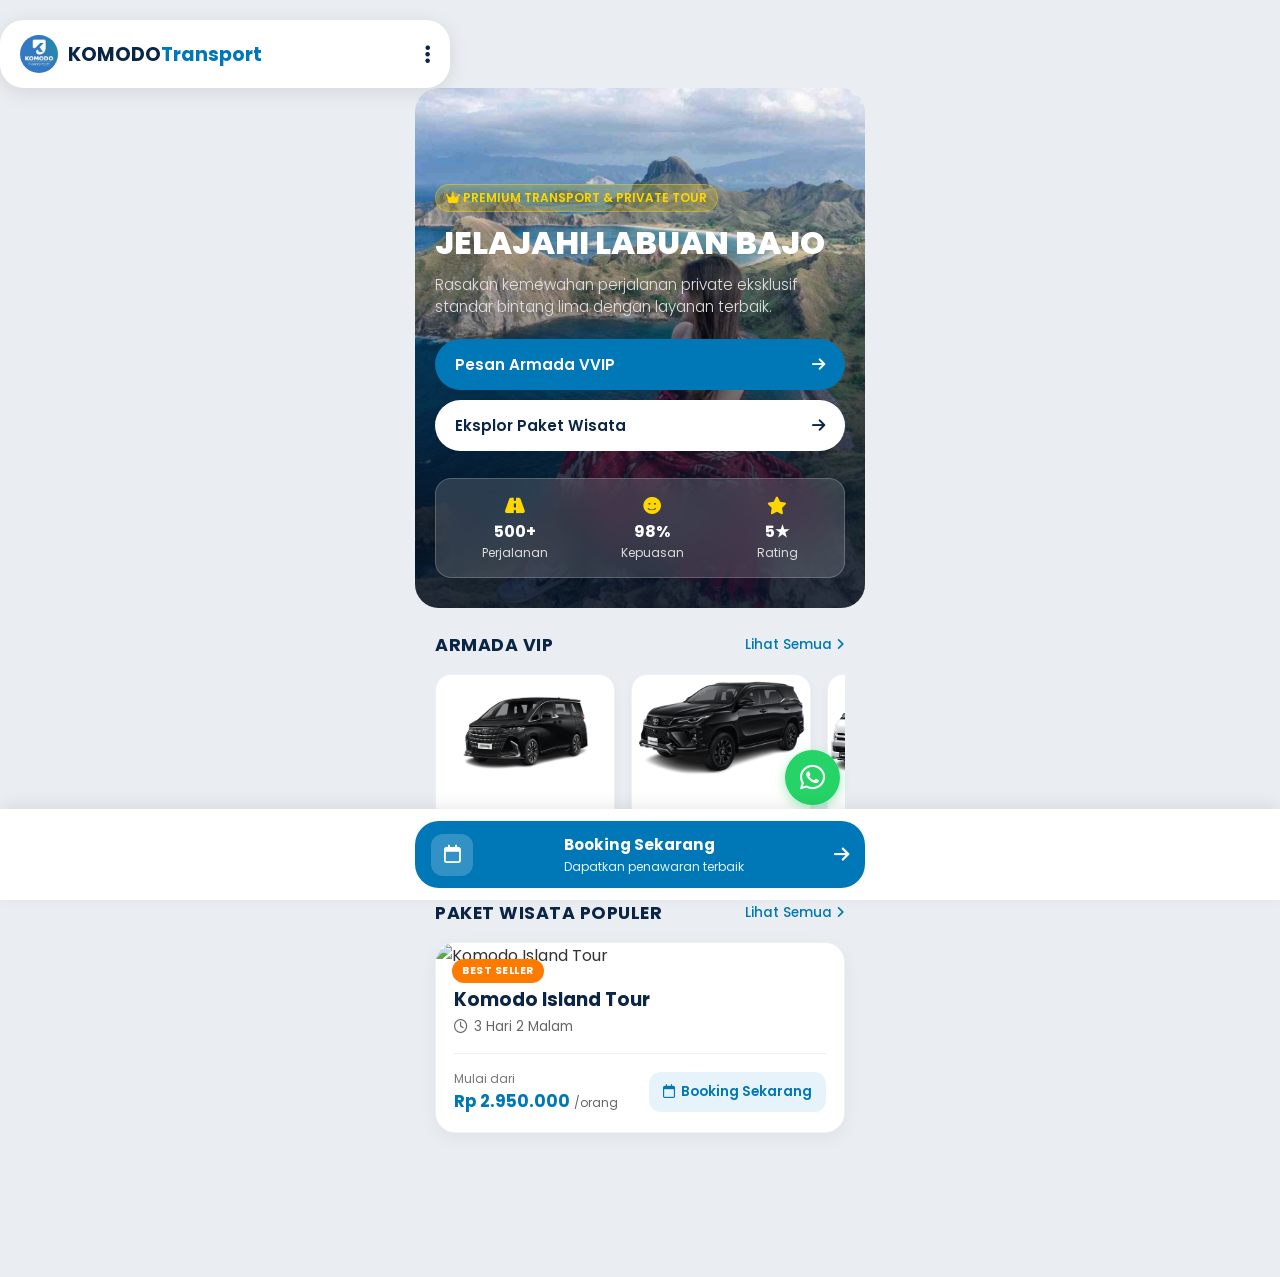
==== index.html @ 242fa050 "Update index.html" ====
<!DOCTYPE html>
<html lang="id">
<head>
    <meta charset="UTF-8">
    <meta name="viewport" content="width=device-width, initial-scale=1.0">
    <title>KOMODO Transport - Premium Transport & Private Tour</title>
    <link rel="stylesheet" href="style.css">
    <link href="https://fonts.googleapis.com/css2?family=Poppins:wght@300;400;500;600;700&display=swap" rel="stylesheet">
    <link rel="stylesheet" href="https://cdnjs.cloudflare.com/ajax/libs/font-awesome/6.4.0/css/all.min.css">
</head>
<body>

    <header class="site-header">
        <div class="header-container">
            <div class="logo-wrapper">
                <img src="images/logo.jfif" alt="KOMODO Transport Logo" class="logo-img">
                <span class="logo-text">KOMODO<span>Transport</span></span>
            </div>

	<div style="display: flex; align-items: center; gap: 15px;">
            <a href="bantuan.html" style="color: #0b2545; font-size: 1.3rem; display: flex; align-items: center;" title="Pusat Bantuan">
                <i class="fa-solid fa-ellipsis-vertical"></i>
            </a>
       </div>
    </header>

    <div id="menuWrapper" class="menu-wrapper">
        <div class="menu-sidebar">
            <div class="sidebar-header">
                <div class="images/logo-wrapper">
                    <img src="Logo.jfif" alt="Logo" class="logo-img">
                    <span class="logo-text">KOMODO<span>Transport</span></span>
                </div>
                <button id="closeMenu" class="close-btn"><i class="fa-solid fa-xmark"></i></button>
            </div>
            <nav class="sidebar-nav">
                <a href="#beranda" class="nav-item"><i class="fa-solid fa-house"></i> Beranda</a>
                <a href="#tentang" class="nav-item"><i class="fa-solid fa-user"></i> Tentang Kami</a>
                <a href="#layanan" class="nav-item"><i class="fa-solid fa-car"></i> Layanan</a>
                <a href="#destinasi" class="nav-item"><i class="fa-solid fa-location-dot"></i> Destinasi</a>
                <a href="#paket" class="nav-item"><i class="fa-solid fa-calendar-days"></i> Paket Wisata</a>
                <a href="#armada" class="nav-item"><i class="fa-solid fa-van-shuttle"></i> Armada VIP</a>
                <a href="#kontak" class="nav-item"><i class="fa-solid fa-headset"></i> Kontak Kami</a>
            </nav>
            <div class="sidebar-footer">
                <div class="footer-contact-title">Hubungi Kami</div>
                <p><i class="fa-solid fa-phone"></i> +62 812-3456-7890</p>
                <p><i class="fa-solid fa-envelope"></i> info@komodotransport.com</p>
                <div class="social-icons">
                    <a href="#"><i class="fa-brands fa-instagram"></i></a>
                    <a href="#"><i class="fa-brands fa-facebook"></i></a>
                    <a href="#"><i class="fa-brands fa-tiktok"></i></a>
                    <a href="#"><i class="fa-brands fa-whatsapp"></i></a>
                </div>
            </div>
        </div>
    </div>

    <section class="hero-section">
        <picture>
            <source media="(min-width: 768px)" srcset="images/hero-desktop.jpg">
            <img src="images/hero-mobile.jpg" alt="Jelajahi Labuan Bajo" class="hero-bg">
        </picture>
        <div class="hero-overlay"></div>
        <div class="hero-content">
            <div class="badge-tour"><i class="fa-solid fa-crown"></i> PREMIUM TRANSPORT & PRIVATE TOUR</div>
            <h1>JELAJAHI LABUAN BAJO</h1>
            <p>Rasakan kemewahan perjalanan private eksklusif standar bintang lima dengan layanan terbaik.</p>
            
            <div class="hero-buttons">
                <a href="#pesan" class="btn-primary">Pesan Armada VVIP <i class="fa-solid fa-arrow-right"></i></a>
                <a href="#paket" class="btn-secondary">Eksplor Paket Wisata <i class="fa-solid fa-arrow-right"></i></a>
            </div>

            <div class="app-stats">
                <div class="stat-item">
                    <i class="fa-solid fa-road"></i>
                    <div class="stat-num">500+</div>
                    <div class="stat-label">Perjalanan</div>
                </div>
                <div class="stat-item">
                    <i class="fa-solid fa-face-smile"></i>
                    <div class="stat-num">98%</div>
                    <div class="stat-label">Kepuasan</div>
                </div>
                <div class="stat-item">
                    <i class="fa-solid fa-star"></i>
                    <div class="stat-num">5★</div>
                    <div class="stat-label">Rating</div>
                </div>
            </div>
        </div>
    </section>

    <main class="main-content">
        
        <section id="armada" class="content-section">
    <div class="section-header">
        <h2>ARMADA VIP</h2>
        <a href="#lihat-semua-armada" class="see-all">Lihat Semua <i class="fa-solid fa-angle-right"></i></a>
    </div>
    
    <div class="card-slider">
        <div class="vehicle-card">
            <img src="images/alphard.jpg" alt="Alphard">
            <div class="card-details">
                <h3>Alphard</h3>
                <p class="price">Mulai 2.5JT</p>
            </div>
        </div>
        
        <div class="vehicle-card">
            <img src="images/Fortuner.jpg" alt="Fortuner">
            <div class="card-details">
                <h3>Fortuner</h3>
                <p class="price">Mulai 2.0JT</p>
            </div>
        </div>
        
        <div class="vehicle-card">
            <img src="images/Hiace.jpg" alt="Hiace Premio">
            <div class="card-details">
                <h3>Hiace Premio</h3>
                <p class="price">Mulai 1.8JT</p>
            </div>
        </div>

        <div class="vehicle-card">
            <img src="images/innova.jpg" alt="Innova Reborn">
            <div class="card-details">
                <h3>Innova Reborn</h3>
                <p class="price">Mulai 900RB</p>
            </div>
        </div>

        <div class="vehicle-card">
            <img src="images/bus.jpg" alt="Bus Pariwisata">
            <div class="card-details">
                <h3>Bus Pariwisata</h3>
                <p class="price">Mulai 3.5JT</p>
            </div>
        </div>
        
    </div>
</section>

        <section id="paket" class="content-section">
            <div class="section-header">
                <h2>PAKET WISATA POPULER</h2>
                <a href="#lihat-semua-paket" class="see-all">Lihat Semua <i class="fa-solid fa-angle-right"></i></a>
            </div>

            <div class="package-card">
                <div class="badge-bestseller">BEST SELLER</div>
                <img src="images/komodo-island.jpg" alt="Komodo Island Tour">
                <div class="package-body">
                    <h3>Komodo Island Tour</h3>
                    <p class="duration"><i class="fa-regular fa-clock"></i> 3 Hari 2 Malam</p>
                    <div class="package-footer">
                        <div class="price-box">
                            <span class="label-mulai">Mulai dari</span>
                            <div class="price-value">Rp 2.950.000 <span>/orang</span></div>
                        </div>
                        <a href="#booking" class="btn-booking-card"><i class="fa-regular fa-calendar"></i> Booking Sekarang</a>
                    </div>
                </div>
            </div>
        </section>

    </main>

    <a href="https://wa.me/6281234567890" target="_blank" class="floating-wa" aria-label="Chat WhatsApp">
        <i class="fa-brands fa-whatsapp"></i>
    </a>

    <div class="sticky-booking">
        <a href="#booking-form" class="sticky-btn">
            <div class="sticky-icon"><i class="fa-regular fa-calendar"></i></div>
            <div class="sticky-text">
                <strong>Booking Sekarang</strong>
                <span>Dapatkan penawaran terbaik</span>
            </div>
            <div class="sticky-arrow"><i class="fa-solid fa-arrow-right"></i></div>
        </a>
    </div>

    <script src="script.js"></script>
</body>
</html>
---- style.css ----
/* RESET & PENGATURAN DASAR */
* {
    margin: 0;
    padding: 0;
    box-sizing: border-box;
    font-family: 'Poppins', sans-serif;
}

body {
    background-color: #f4f6f9;
    color: #333;
    overflow-x: hidden;
    padding-bottom: 90px; /* Ruang untuk sticky button di bawah */
}

a {
    text-decoration: none;
    color: inherit;
}

/* HEADER (Sederhana & Bersih) */
.site-header {
    background-color: #ffffff;
    box-shadow: 0 2px 10px rgba(0,0,0,0.05);
    position: sticky;
    top: 0;
    z-index: 900;
}

.header-container {
    display: flex;
    justify-content: space-between;
    align-items: center;
    max-width: 600px; /* Dibatasi agar menyerupai lebar layar aplikasi mobile */
    margin: 0 auto;
    padding: 15px 20px;
}

.logo-wrapper {
    display: flex;
    align-items: center;
    gap: 10px;
}

.logo-img {
    width: 38px;
    height: 38px;
    border-radius: 50%;
    object-fit: cover;
}

.logo-text {
    font-weight: 700;
    font-size: 1.2rem;
    color: #0b2545;
}

.logo-text span {
    color: #0077b6;
}

/* Tombol Hamburger */
.menu-btn {
    background: none;
    border: none;
    display: flex;
    flex-direction: column;
    gap: 6px;
    cursor: pointer;
    padding: 5px;
}

.menu-btn span {
    display: block;
    width: 28px;
    height: 3px;
    background-color: #0b2545;
    border-radius: 2px;
    transition: 0.3s;
}

/* MENU SIDEBAR (Glassmorphism) */
.menu-wrapper {
    position: fixed;
    top: 0;
    left: -100%;
    width: 100vw;
    height: 100vh;
    background: rgba(0, 0, 0, 0.4);
    backdrop-filter: blur(5px);
    z-index: 9999;
    transition: left 0.4s ease;
}

.menu-wrapper.active {
    left: 0;
}

.menu-sidebar {
    width: 80%;
    max-width: 360px;
    height: 100%;
    background: #ffffff;
    box-shadow: 4px 0 25px rgba(0,0,0,0.15);
    display: flex;
    flex-direction: column;
    padding: 20px;
    overflow-y: auto;
}

.sidebar-header {
    display: flex;
    justify-content: space-between;
    align-items: center;
    margin-bottom: 30px;
    padding-bottom: 15px;
    border-bottom: 1px solid #eee;
}

.close-btn {
    background: none;
    border: none;
    font-size: 1.5rem;
    cursor: pointer;
    color: #555;
}

.sidebar-nav {
    display: flex;
    flex-direction: column;
    gap: 10px;
    flex-grow: 1;
}

.nav-item {
    display: flex;
    align-items: center;
    gap: 15px;
    padding: 12px 15px;
    border-radius: 10px;
    font-weight: 500;
    color: #222;
    transition: background-color 0.2s;
}

.nav-item i {
    font-size: 1.1rem;
    color: #0077b6;
    width: 24px;
}

.nav-item:hover {
    background-color: #f0f7fc;
}

.sidebar-footer {
    border-top: 1px solid #eee;
    padding-top: 20px;
    margin-top: 20px;
    font-size: 0.9rem;
    color: #444;
}

.footer-contact-title {
    font-weight: 600;
    margin-bottom: 8px;
    color: #0b2545;
}

.sidebar-footer p {
    display: flex;
    align-items: center;
    gap: 10px;
    margin-bottom: 6px;
}

.social-icons {
    display: flex;
    gap: 12px;
    margin-top: 15px;
}

.social-icons a {
    display: flex;
    justify-content: center;
    align-items: center;
    width: 36px;
    height: 36px;
    background-color: #f0f0f0;
    border-radius: 50%;
    color: #333;
    transition: background 0.2s, color 0.2s;
}

.social-icons a:hover {
    background-color: #0077b6;
    color: #fff;
}

/* HERO SECTION */
.hero-section {
    position: relative;
    width: 100%;
    max-width: 600px;
    margin: 0 auto;
    min-height: 580px;
    color: #fff;
    padding: 30px 20px;
    display: flex;
    flex-direction: column;
    justify-content: flex-end;
    border-bottom-left-radius: 24px;
    border-bottom-right-radius: 24px;
    overflow: hidden;
}

.hero-bg {
    position: absolute;
    top: 0;
    left: 0;
    width: 100%;
    height: 100%;
    object-fit: cover;
    z-index: 1;
}

.hero-overlay {
    position: absolute;
    top: 0;
    left: 0;
    width: 100%;
    height: 100%;
    background: linear-gradient(to bottom, transparent 20%, rgba(5, 18, 36, 0.85) 80%);
    z-index: 2;
}

.hero-content {
    position: relative;
    z-index: 3;
    display: flex;
    flex-direction: column;
    gap: 12px;
}

.badge-tour {
    display: inline-block;
    background: rgba(255, 215, 0, 0.2);
    border: 1px solid rgba(255, 215, 0, 0.4);
    padding: 4px 10px;
    border-radius: 20px;
    font-size: 0.75rem;
    font-weight: 600;
    align-self: flex-start;
    color: #ffd700;
}

.hero-content h1 {
    font-size: 2rem;
    font-weight: 800;
    line-height: 1.2;
}

.hero-content p {
    font-size: 0.95rem;
    font-weight: 300;
    color: #e0e0e0;
    line-height: 1.4;
}

.hero-buttons {
    display: flex;
    flex-direction: column;
    gap: 10px;
    margin-top: 10px;
}

.btn-primary, .btn-secondary {
    display: flex;
    justify-content: space-between;
    align-items: center;
    padding: 14px 20px;
    border-radius: 30px;
    font-weight: 600;
    font-size: 0.95rem;
    transition: transform 0.2s;
}

.btn-primary {
    background-color: #0077b6;
    color: #ffffff;
}

.btn-secondary {
    background-color: #ffffff;
    color: #0b2545;
}

.btn-primary:active, .btn-secondary:active {
    transform: scale(0.97);
}

/* APP STATS (Tampilan mirip aplikasi) */
.app-stats {
    display: flex;
    justify-content: space-around;
    background: rgba(255, 255, 255, 0.15);
    backdrop-filter: blur(15px);
    border: 1px solid rgba(255, 255, 255, 0.2);
    border-radius: 16px;
    padding: 15px 10px;
    margin-top: 15px;
}

.stat-item {
    text-align: center;
    color: #ffffff;
}

.stat-item i {
    font-size: 1.1rem;
    margin-bottom: 4px;
    color: #ffd700;
}

.stat-num {
    font-weight: 700;
    font-size: 1rem;
}

.stat-label {
    font-size: 0.75rem;
    color: #ddd;
}

/* MAIN CONTENT CONTAINER */
.main-content {
    max-width: 600px;
    margin: 0 auto;
    padding: 24px 20px;
}

.content-section {
    margin-bottom: 30px;
}

.section-header {
    display: flex;
    justify-content: space-between;
    align-items: center;
    margin-bottom: 16px;
}

.section-header h2 {
    font-size: 1.1rem;
    font-weight: 700;
    color: #0b2545;
    letter-spacing: 0.5px;
}

.see-all {
    font-size: 0.85rem;
    font-weight: 500;
    color: #0077b6;
    display: flex;
    align-items: center;
    gap: 4px;
}

/* Slider Card (Armada) */
.card-slider {
    display: flex;
    gap: 16px;
    overflow-x: auto;
    padding-bottom: 8px;
}

/* Scrollbar tersembunyi agar terlihat seperti App */
.card-slider::-webkit-scrollbar {
    display: none;
}

.vehicle-card {
    flex: 0 0 180px;
    background: #ffffff;
    border-radius: 16px;
    overflow: hidden;
    box-shadow: 0 4px 12px rgba(0,0,0,0.04);
    border: 1px solid #edf2f7;
}

.vehicle-card img {
    width: 100%;
    height: 110px;
    object-fit: cover;
}

.card-details {
    padding: 12px;
}

.card-details h3 {
    font-size: 0.95rem;
    font-weight: 600;
    color: #0b2545;
}

.card-details .price {
    font-size: 0.8rem;
    color: #555;
    margin-top: 4px;
}

/* Package Card */
.package-card {
    position: relative;
    background: #ffffff;
    border-radius: 20px;
    overflow: hidden;
    box-shadow: 0 5px 18px rgba(0,0,0,0.05);
    border: 1px solid #edf2f7;
}

.badge-bestseller {
    position: absolute;
    top: 16px;
    left: 16px;
    background: #ff7b00;
    color: #fff;
    font-size: 0.65rem;
    font-weight: 700;
    padding: 4px 10px;
    border-radius: 30px;
    z-index: 10;
    letter-spacing: 0.5px;
}

.package-card > img {
    width: 100%;
    height: 180px;
    object-fit: cover;
}

.package-body {
    padding: 18px;
}

.package-body h3 {
    font-size: 1.15rem;
    font-weight: 700;
    color: #0b2545;
    margin-bottom: 4px;
}

.duration {
    font-size: 0.85rem;
    color: #666;
    display: flex;
    align-items: center;
    gap: 6px;
}

.package-footer {
    display: flex;
    justify-content: space-between;
    align-items: center;
    margin-top: 16px;
    padding-top: 16px;
    border-top: 1px solid #f0f0f0;
}

.label-mulai {
    font-size: 0.75rem;
    color: #777;
    display: block;
}

.price-value {
    font-size: 1.05rem;
    font-weight: 700;
    color: #0077b6;
}

.price-value span {
    font-size: 0.75rem;
    font-weight: 400;
    color: #666;
}

.btn-booking-card {
    background-color: #e6f3fa;
    color: #0077b6;
    padding: 10px 14px;
    border-radius: 12px;
    font-size: 0.85rem;
    font-weight: 600;
    display: flex;
    align-items: center;
    gap: 6px;
}

/* FLOATING WHATSAPP BUTTON */
.floating-wa {
    position: fixed;
    bottom: 95px;
    right: 25px;
    width: 55px;
    height: 55px;
    background-color: #25d366;
    border-radius: 50%;
    display: flex;
    justify-content: center;
    align-items: center;
    color: #fff;
    font-size: 1.8rem;
    box-shadow: 0 4px 12px rgba(37, 211, 102, 0.4);
    z-index: 800;
    transition: transform 0.2s;
}

.floating-wa:active {
    transform: scale(0.9);
}

/* STICKY BOTTOM BOOKING BUTTON */
.sticky-booking {
    position: fixed;
    bottom: 0;
    left: 0;
    width: 100%;
    background: #ffffff;
    box-shadow: 0 -4px 15px rgba(0,0,0,0.08);
    padding: 12px 20px;
    z-index: 850;
}

.sticky-btn {
    display: flex;
    align-items: center;
    justify-content: space-between;
    max-width: 600px;
    margin: 0 auto;
    background-color: #0077b6;
    color: #ffffff;
    padding: 12px 16px;
    border-radius: 16px;
}

.sticky-icon {
    background: rgba(255,255,255,0.2);
    width: 42px;
    height: 42px;
    border-radius: 12px;
    display: flex;
    justify-content: center;
    align-items: center;
    font-size: 1.2rem;
}

.sticky-text {
    display: flex;
    flex-direction: column;
    font-size: 0.95rem;
}

.sticky-text span {
    font-size: 0.75rem;
    color: #e0f3ff;
    margin-top: 2px;
}

.sticky-arrow {
    font-size: 1.1rem;
}

/* RESPONSIVE UNTUK DESKTOP (Tampilan Multi-Fungsi) 
   Teknik ini memastikan saat di laptop/desktop, website akan berada di tengah dengan ukuran khas aplikasi mobile, 
   sehingga estetika dan kerapian aplikasi tetap terjaga, mirip seperti sistem Traveloka.
*/
@media (min-width: 768px) {
    body {
        background-color: #eaeef2;
        /* Wallpaper atau latar belakang desktop bisa ditambahkan di sini */
        display: flex;
        flex-direction: column;
        justify-content: flex-start;
    }
    
    .site-header, .header-container, .hero-section, .main-content, .sticky-btn {
        max-width: 450px !important; /* Batasi lebar agar benar-benar menyerupai bentuk perangkat hp/android */
        border-radius: 24px;
    }
    
    .site-header {
        margin-top: 20px;
        box-shadow: 0 4px 20px rgba(0,0,0,0.1);
    }

    .hero-section {
        min-height: 520px;
    }
    
    .menu-sidebar {
        max-width: 420px;
    }

    .floating-wa {
        right: calc(50% - 200px); /* Menyesuaikan agar tetap berada di sudut kanan mockup mobile */
    }
}
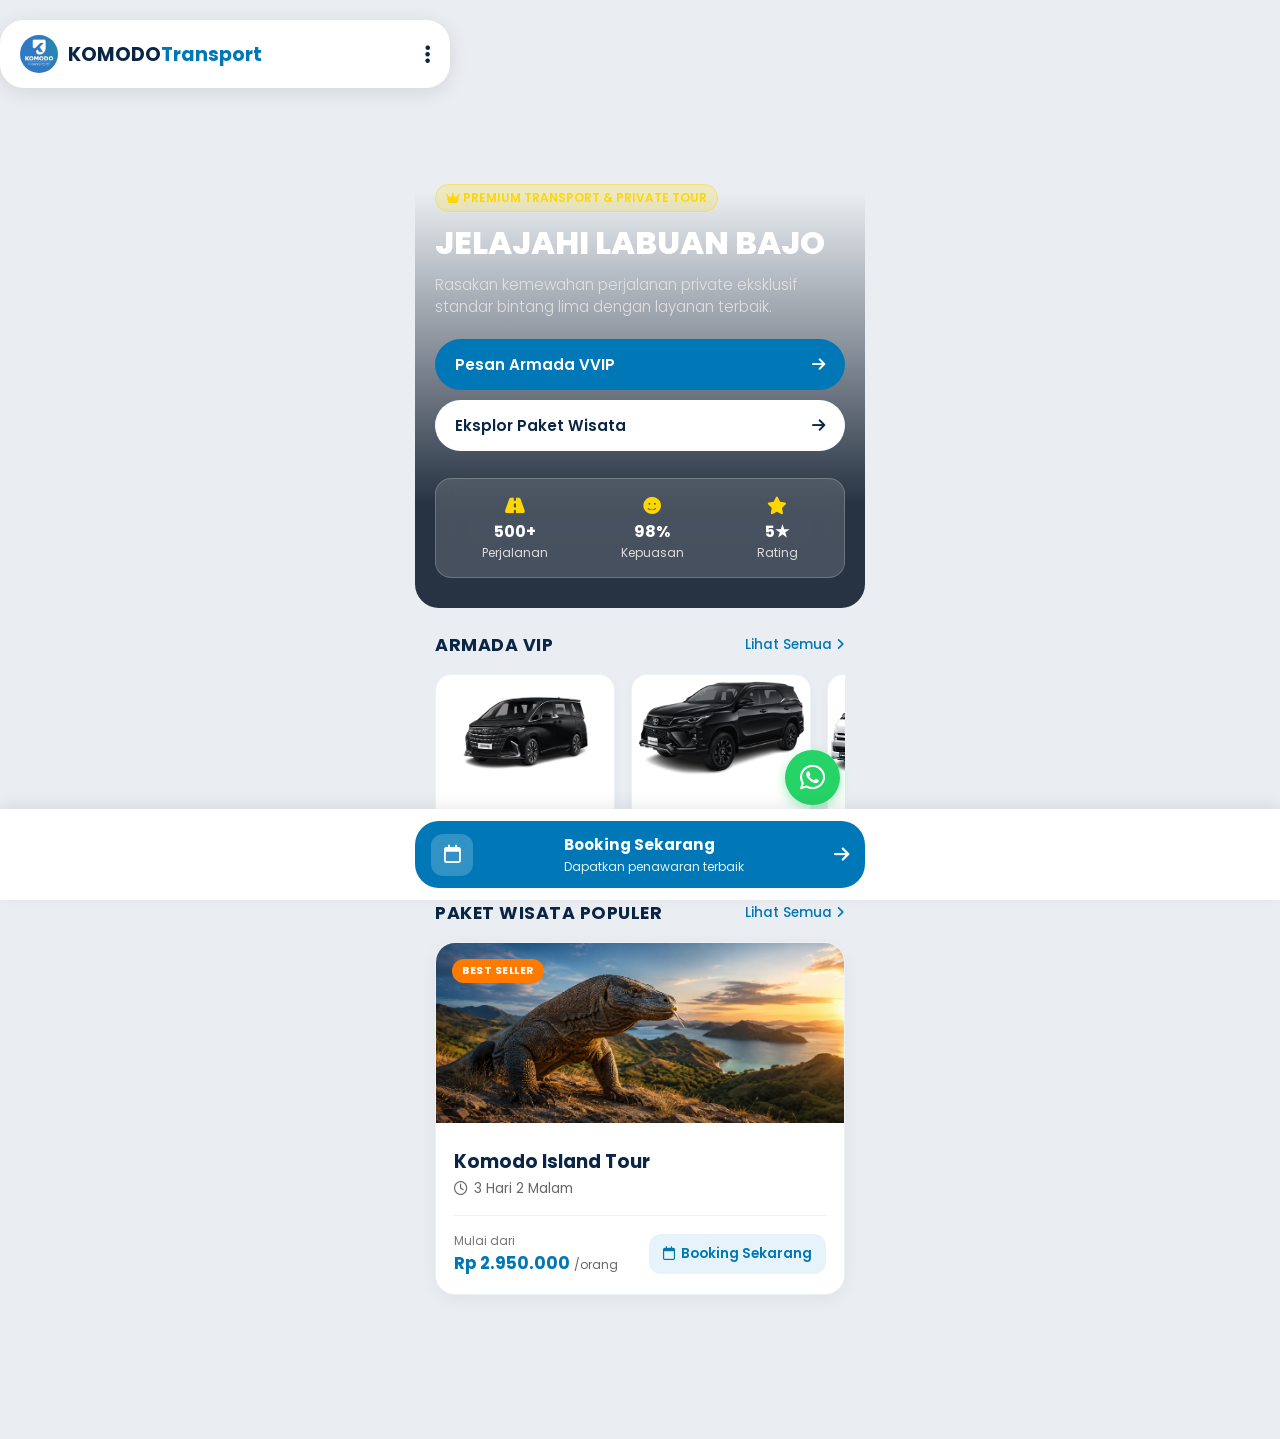
==== commit 309deacb: "Update index.html" ====
--- a/index.html
+++ b/index.html
@@ -152,7 +152,7 @@
 
             <div class="package-card">
                 <div class="badge-bestseller">BEST SELLER</div>
-                <img src="images/komodo-island.jpg" alt="Komodo Island Tour">
+                <img src="images/Komodo-island.jpg" alt="Komodo Island Tour">
                 <div class="package-body">
                     <h3>Komodo Island Tour</h3>
                     <p class="duration"><i class="fa-regular fa-clock"></i> 3 Hari 2 Malam</p>
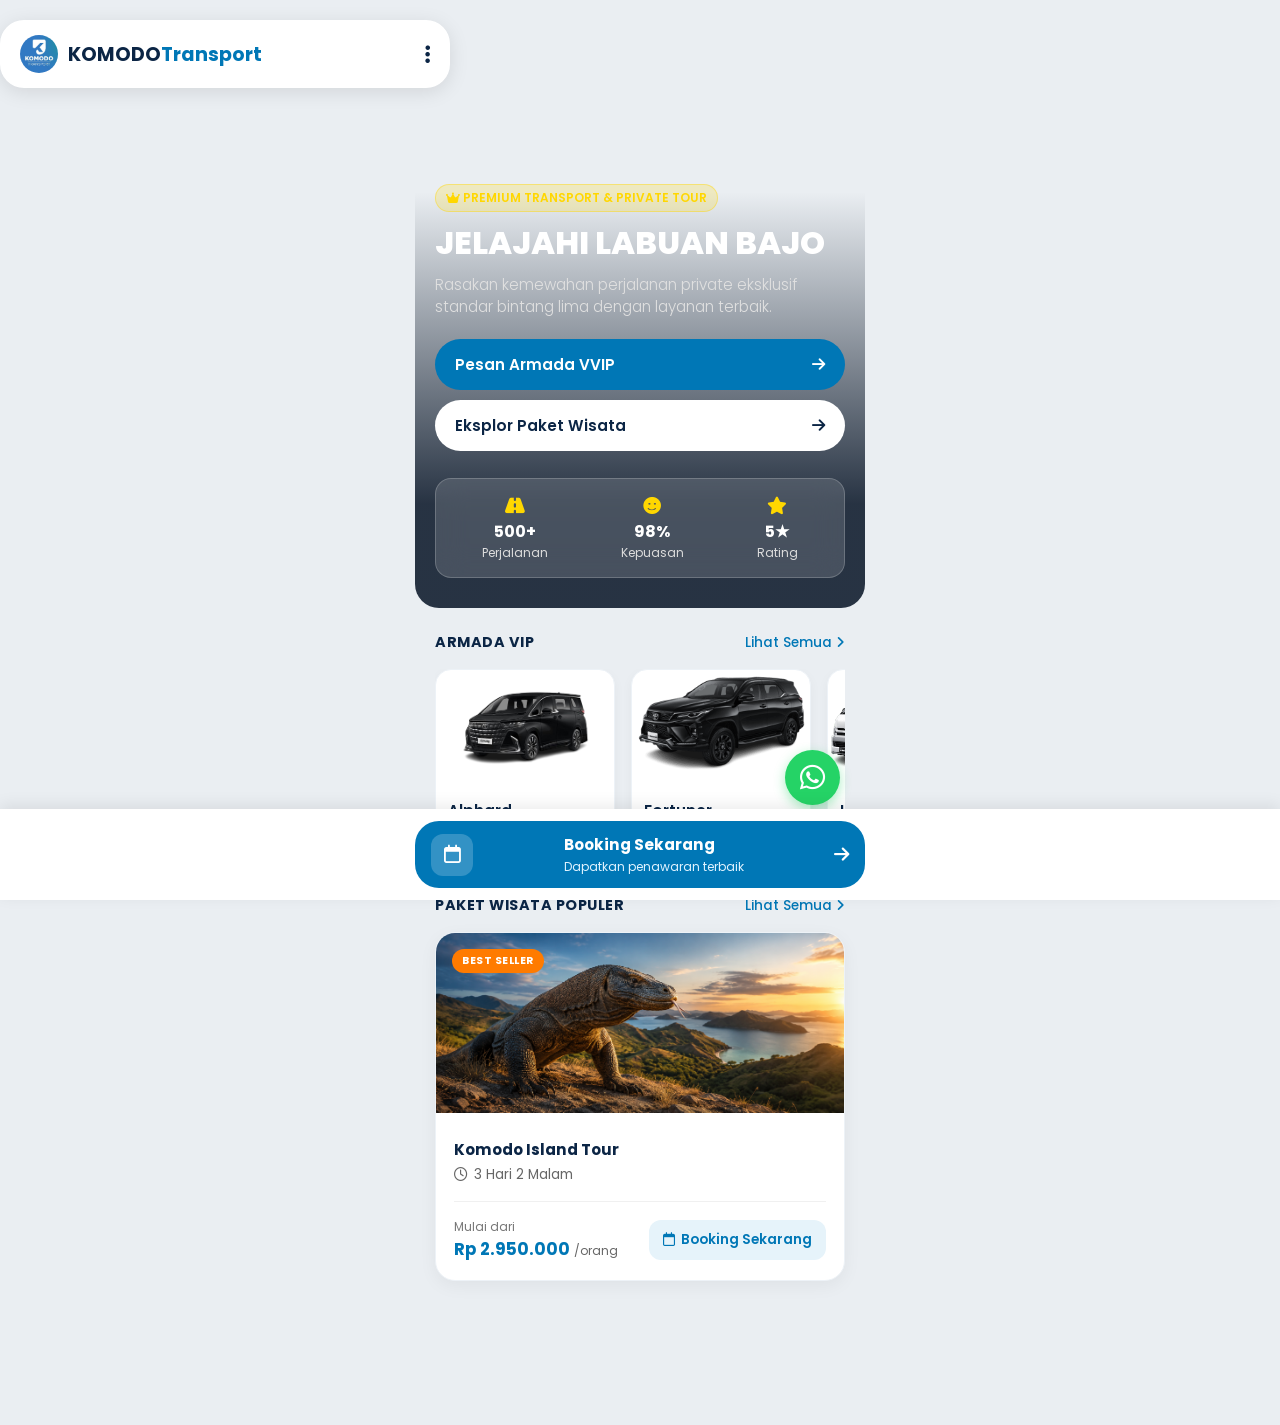
==== commit 668dca45: "Update index.html" ====
--- a/index.html
+++ b/index.html
@@ -147,7 +147,7 @@
         <section id="paket" class="content-section">
             <div class="section-header">
                 <h2>PAKET WISATA POPULER</h2>
-                <a href="#lihat-semua-paket" class="see-all">Lihat Semua <i class="fa-solid fa-angle-right"></i></a>
+                <a href="semua-paket" class="see-all">Lihat Semua <i class="fa-solid fa-angle-right"></i></a>
             </div>
 
             <div class="package-card">
--- a/style.css
+++ b/style.css
@@ -351,7 +351,7 @@
 }
 
 .section-header h2 {
-    font-size: 1.1rem;
+    font-size: 0.9rem;
     font-weight: 700;
     color: #0b2545;
     letter-spacing: 0.5px;
@@ -445,7 +445,7 @@
 }
 
 .package-body h3 {
-    font-size: 1.15rem;
+    font-size: 0.95rem;
     font-weight: 700;
     color: #0b2545;
     margin-bottom: 4px;
@@ -606,4 +606,4 @@
     .floating-wa {
         right: calc(50% - 200px); /* Menyesuaikan agar tetap berada di sudut kanan mockup mobile */
     }
-}+}
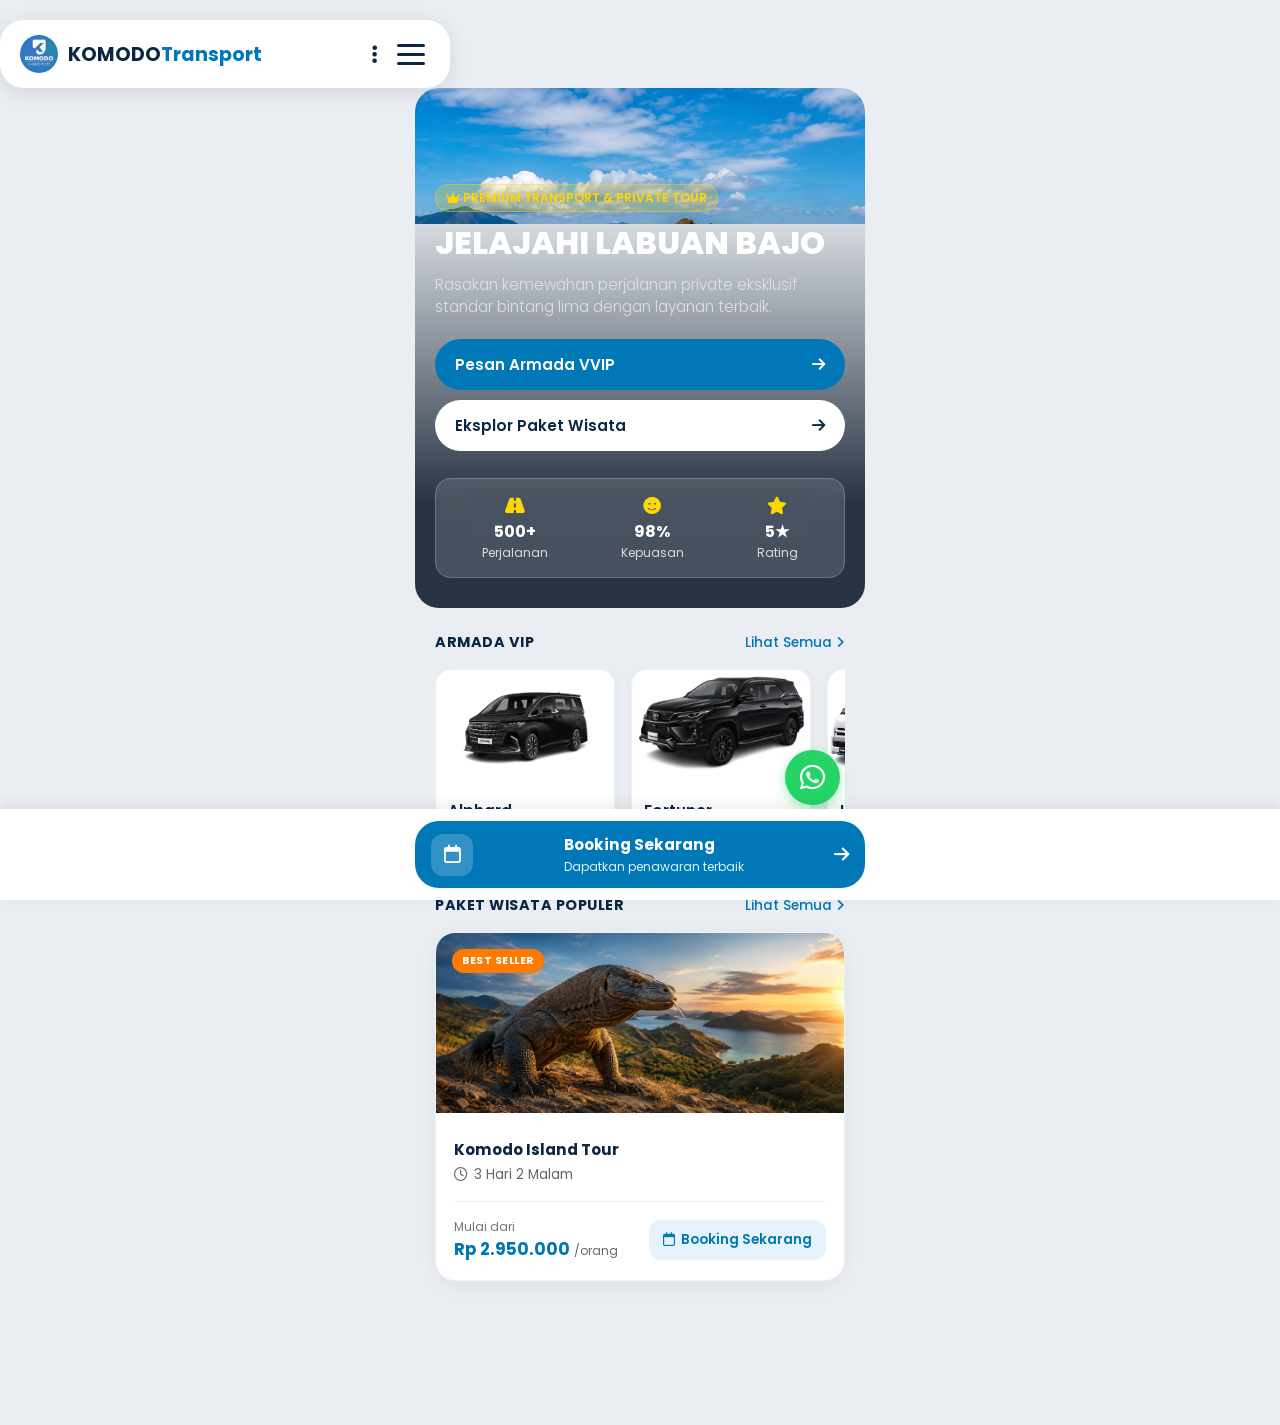
==== commit 8044cc62: "Update index.html" ====
--- a/index.html
+++ b/index.html
@@ -18,9 +18,14 @@
             </div>
 
 	<div style="display: flex; align-items: center; gap: 15px;">
-            <a href="bantuan.html" style="color: #0b2545; font-size: 1.3rem; display: flex; align-items: center;" title="Pusat Bantuan">
+            <a href="javascript:void(0);" onclick="bukaMenuTitikTiga()" style="color: #0b2545; font-size: 1.3rem; display: flex; align-items: center;" title="Pusat Bantuan">
                 <i class="fa-solid fa-ellipsis-vertical"></i>
             </a>
+		<button id="menuBtn" class="menu-btn">
+                <span></span>
+                <span></span>
+                <span></span>
+            </button>
        </div>
     </header>
 
@@ -147,7 +152,7 @@
         <section id="paket" class="content-section">
             <div class="section-header">
                 <h2>PAKET WISATA POPULER</h2>
-                <a href="semua-paket" class="see-all">Lihat Semua <i class="fa-solid fa-angle-right"></i></a>
+                <a href="semua-paket.html" class="see-all">Lihat Semua <i class="fa-solid fa-angle-right"></i></a>
             </div>
 
             <div class="package-card">
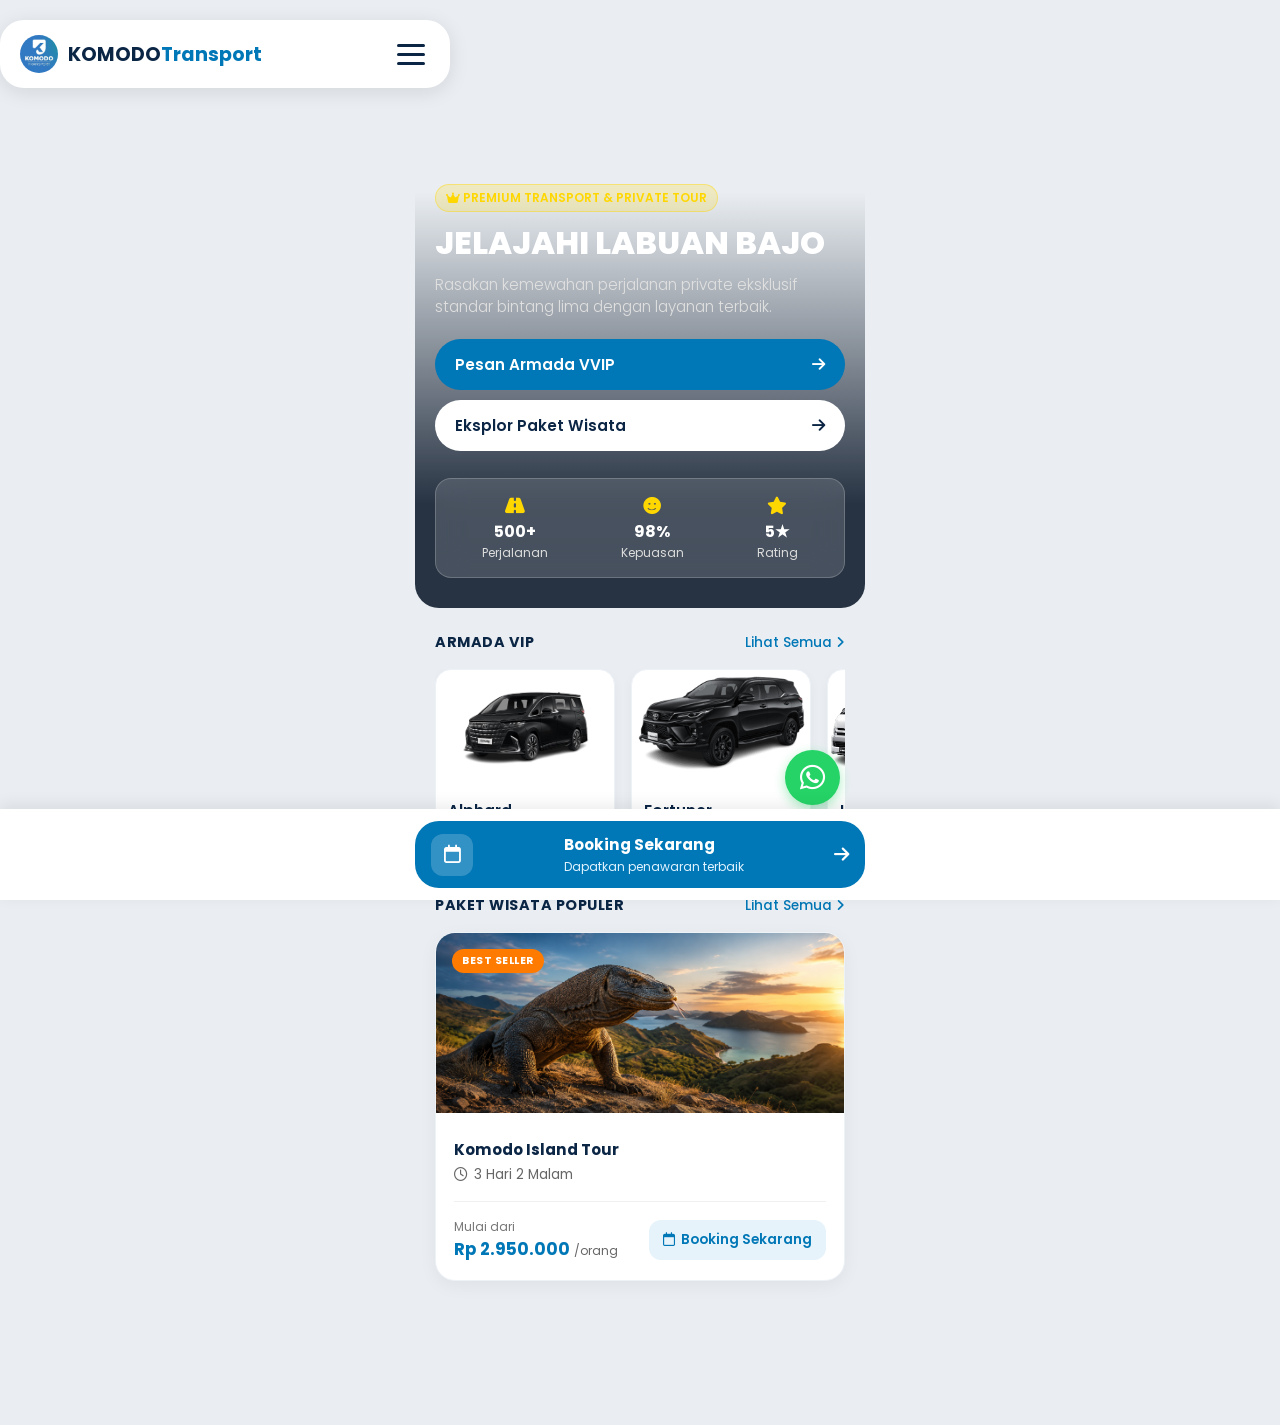
==== commit c59e0e1f: "Update index.html" ====
--- a/index.html
+++ b/index.html
@@ -18,10 +18,7 @@
             </div>
 
 	<div style="display: flex; align-items: center; gap: 15px;">
-            <a href="javascript:void(0);" onclick="bukaMenuTitikTiga()" style="color: #0b2545; font-size: 1.3rem; display: flex; align-items: center;" title="Pusat Bantuan">
-                <i class="fa-solid fa-ellipsis-vertical"></i>
-            </a>
-		<button id="menuBtn" class="menu-btn">
+        <button id="menuBtn" class="menu-btn">
                 <span></span>
                 <span></span>
                 <span></span>
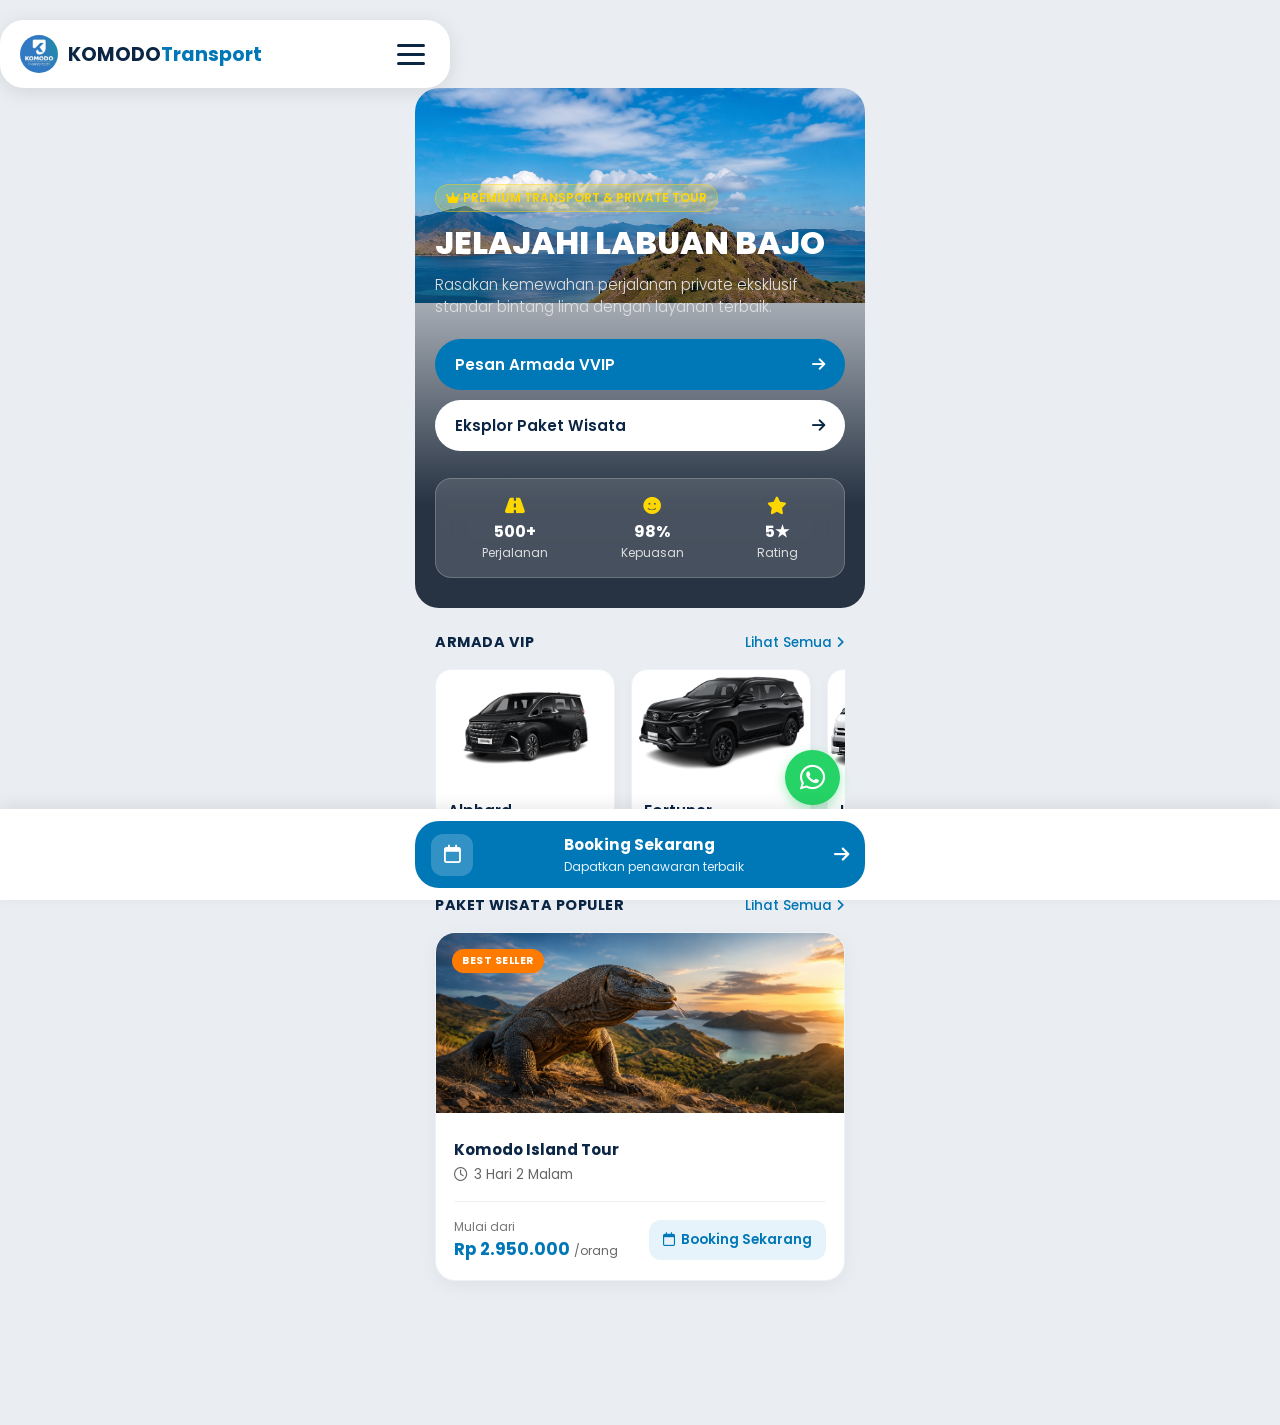
==== commit 8bb5df45: "Update index.html" ====
--- a/index.html
+++ b/index.html
@@ -18,11 +18,13 @@
             </div>
 
 	<div style="display: flex; align-items: center; gap: 15px;">
-        <button id="menuBtn" class="menu-btn">
+	<a href="bantuan.html" style="text-decoration: none; display: flex; align-items: center;">
+        <button id="menuBtn" class="menu-btn"style="pointer-events: none;">
                 <span></span>
                 <span></span>
                 <span></span>
             </button>
+		</a>
        </div>
     </header>
 
